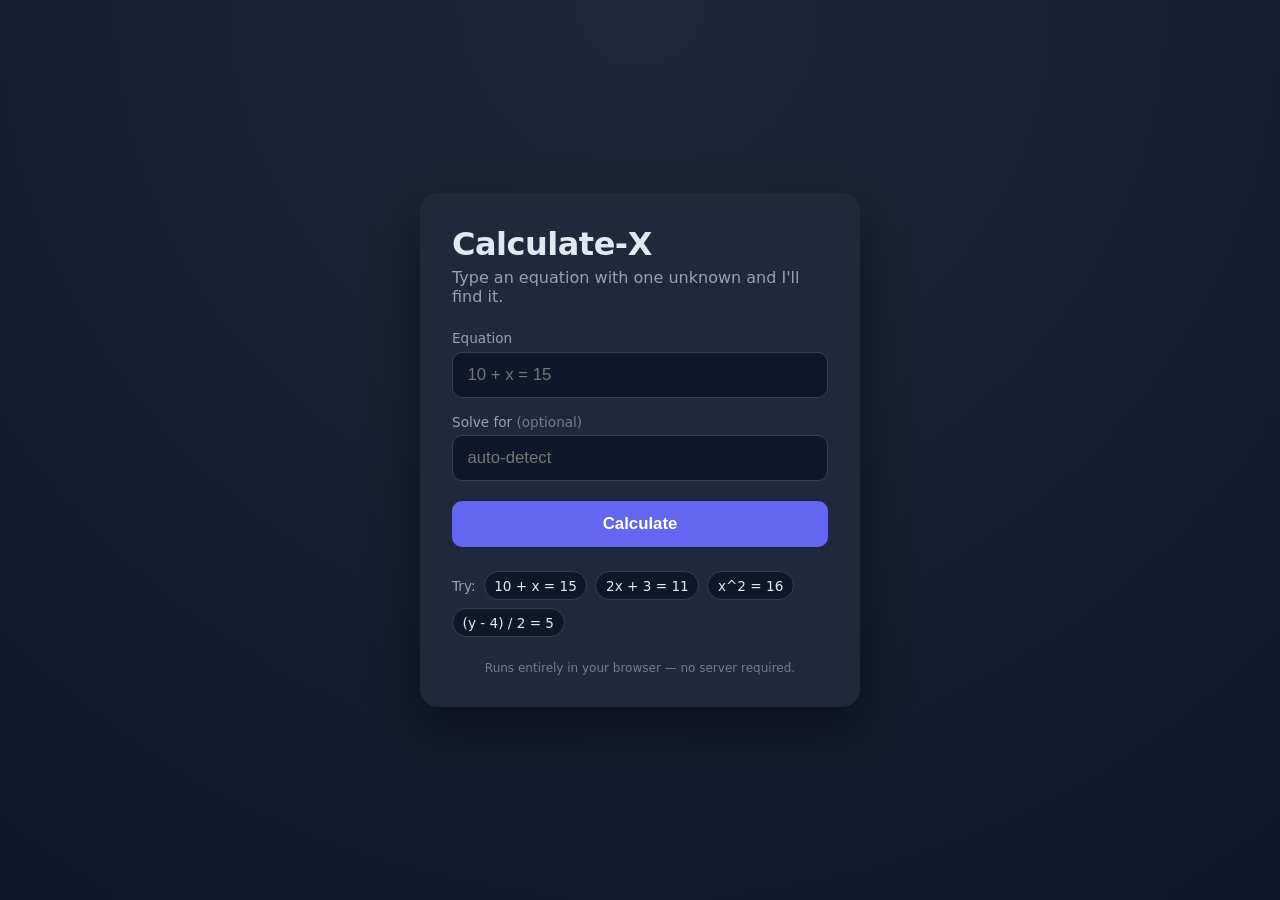
==== index.html @ 4fce8353 "Rewrite Calculate-X as a backend-free static app Port the equation solver to run entirely in the bro" ====
<!DOCTYPE html>
<html lang="en">
<head>
  <meta charset="UTF-8" />
  <meta name="viewport" content="width=device-width, initial-scale=1.0" />
  <title>Calculate-X — Solve for the missing variable</title>
  <link rel="stylesheet" href="static/style.css" />
</head>
<body>
  <main class="card">
    <h1>Calculate&#8209;X</h1>
    <p class="tagline">Type an equation with one unknown and I'll find it.</p>

    <form id="solver-form" autocomplete="off">
      <label class="field">
        <span>Equation</span>
        <input
          id="equation"
          name="equation"
          type="text"
          placeholder="10 + x = 15"
          aria-label="Equation"
          required
        />
      </label>

      <label class="field optional">
        <span>Solve for <em>(optional)</em></span>
        <input
          id="variable"
          name="variable"
          type="text"
          placeholder="auto-detect"
          aria-label="Variable to solve for"
          maxlength="20"
        />
      </label>

      <button type="submit">Calculate</button>
    </form>

    <div id="result" class="result hidden" role="status" aria-live="polite"></div>

    <section class="examples">
      <span>Try:</span>
      <button class="chip" type="button">10 + x = 15</button>
      <button class="chip" type="button">2x + 3 = 11</button>
      <button class="chip" type="button">x^2 = 16</button>
      <button class="chip" type="button">(y - 4) / 2 = 5</button>
    </section>

    <p class="footnote">Runs entirely in your browser — no server required.</p>
  </main>

  <!-- All client-side: nerdamer does the symbolic math, then our solver + UI. -->
  <script src="static/vendor/nerdamer.all.min.js"></script>
  <script src="static/solver.js"></script>
  <script src="static/app.js"></script>
</body>
</html>
---- static/style.css ----
:root {
  --bg: #0f172a;
  --card: #1e293b;
  --accent: #6366f1;
  --accent-hover: #818cf8;
  --text: #e2e8f0;
  --muted: #94a3b8;
  --ok: #34d399;
  --err: #f87171;
}

* {
  box-sizing: border-box;
}

body {
  margin: 0;
  min-height: 100vh;
  display: flex;
  align-items: center;
  justify-content: center;
  padding: 1.5rem;
  font-family: "Segoe UI", system-ui, -apple-system, sans-serif;
  background: radial-gradient(circle at top, #1e293b, var(--bg));
  color: var(--text);
}

.card {
  width: 100%;
  max-width: 440px;
  background: var(--card);
  padding: 2rem;
  border-radius: 18px;
  box-shadow: 0 20px 50px rgba(0, 0, 0, 0.45);
}

h1 {
  margin: 0;
  font-size: 2rem;
  letter-spacing: -0.5px;
}

.tagline {
  margin: 0.35rem 0 1.5rem;
  color: var(--muted);
}

.field {
  display: block;
  margin-bottom: 1rem;
}

.field > span {
  display: block;
  margin-bottom: 0.35rem;
  font-size: 0.85rem;
  color: var(--muted);
}

.field em {
  font-style: normal;
  opacity: 0.7;
}

input {
  width: 100%;
  padding: 0.75rem 0.9rem;
  font-size: 1.05rem;
  color: var(--text);
  background: #0f172a;
  border: 1px solid #334155;
  border-radius: 10px;
  transition: border-color 0.15s ease;
}

input:focus {
  outline: none;
  border-color: var(--accent);
}

button[type="submit"] {
  width: 100%;
  padding: 0.8rem;
  margin-top: 0.25rem;
  font-size: 1.05rem;
  font-weight: 600;
  color: white;
  background: var(--accent);
  border: none;
  border-radius: 10px;
  cursor: pointer;
  transition: background 0.15s ease;
}

button[type="submit"]:hover {
  background: var(--accent-hover);
}

.result {
  margin-top: 1.25rem;
  padding: 1rem 1.1rem;
  border-radius: 10px;
  background: #0f172a;
  border: 1px solid #334155;
  font-size: 1.1rem;
  word-break: break-word;
}

.result.hidden {
  display: none;
}

.result.ok {
  border-color: var(--ok);
}

.result.err {
  border-color: var(--err);
  color: var(--err);
}

.result .answer {
  font-size: 1.4rem;
  font-weight: 700;
  color: var(--ok);
}

.result .answer + .answer {
  margin-top: 0.4rem;
}

.examples {
  margin-top: 1.5rem;
  display: flex;
  flex-wrap: wrap;
  gap: 0.5rem;
  align-items: center;
  font-size: 0.85rem;
  color: var(--muted);
}

.chip {
  font: inherit;
  color: var(--text);
  background: #0f172a;
  border: 1px solid #334155;
  padding: 0.35rem 0.6rem;
  border-radius: 999px;
  cursor: pointer;
  transition: border-color 0.15s ease;
}

.chip:hover {
  border-color: var(--accent);
}

.footnote {
  margin: 1.5rem 0 0;
  text-align: center;
  font-size: 0.75rem;
  color: var(--muted);
  opacity: 0.7;
}
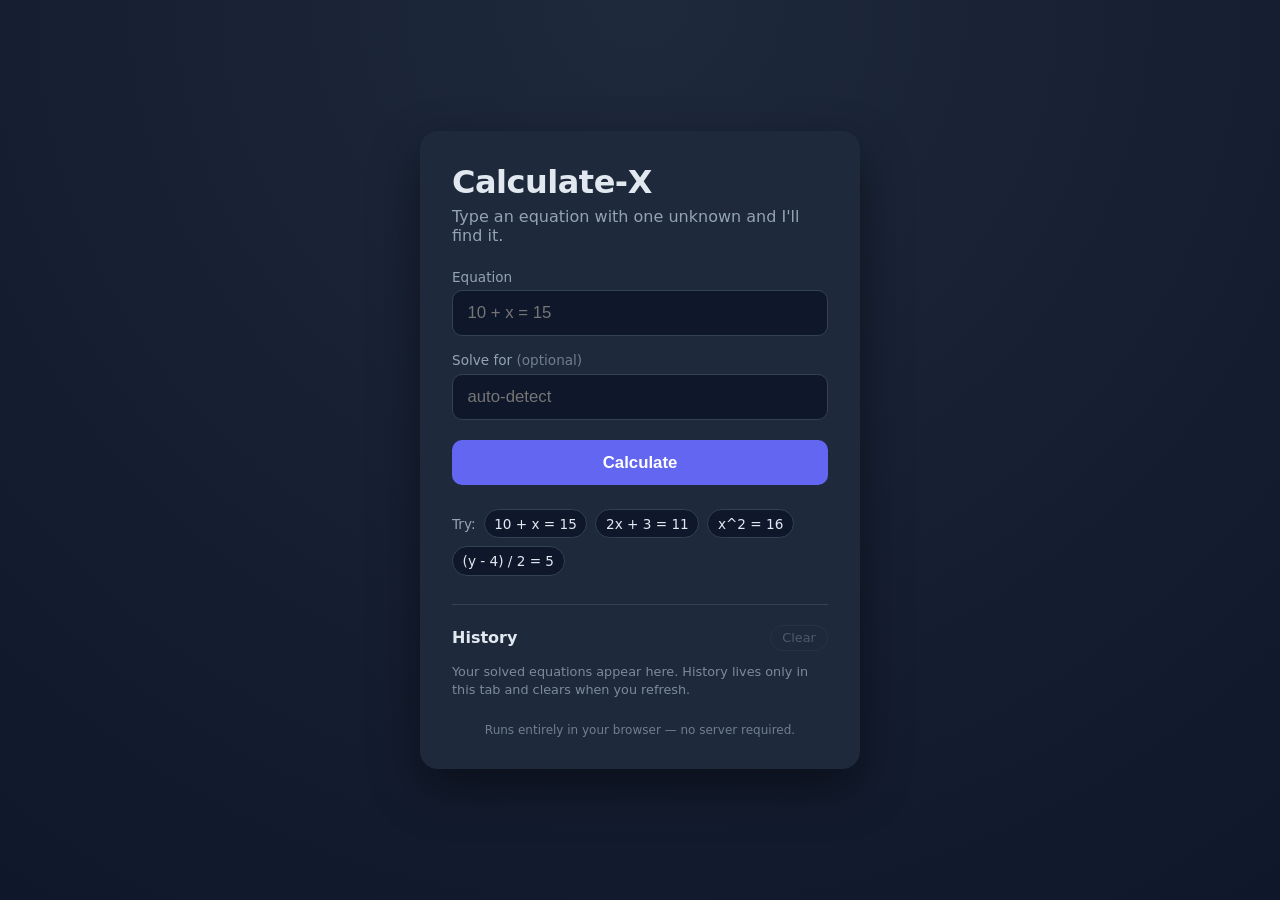
==== commit 725b3adc: "Add in-memory solve history Track every equation the user solves this session and show it below the " ====
--- a/index.html
+++ b/index.html
@@ -49,12 +49,27 @@
       <button class="chip" type="button">(y - 4) / 2 = 5</button>
     </section>
 
+    <section class="history" aria-label="Solve history">
+      <div class="history-head">
+        <h2>History</h2>
+        <button id="history-clear" type="button" class="clear-btn" disabled>
+          Clear
+        </button>
+      </div>
+      <p id="history-empty" class="history-empty">
+        Your solved equations appear here. History lives only in this tab and
+        clears when you refresh.
+      </p>
+      <ul id="history-list" class="history-list"></ul>
+    </section>
+
     <p class="footnote">Runs entirely in your browser — no server required.</p>
   </main>
 
   <!-- All client-side: nerdamer does the symbolic math, then our solver + UI. -->
   <script src="static/vendor/nerdamer.all.min.js"></script>
   <script src="static/solver.js"></script>
+  <script src="static/history.js"></script>
   <script src="static/app.js"></script>
 </body>
 </html>
--- a/static/style.css
+++ b/static/style.css
@@ -154,6 +154,142 @@
   border-color: var(--accent);
 }
 
+.history {
+  margin-top: 1.75rem;
+  border-top: 1px solid #334155;
+  padding-top: 1.25rem;
+}
+
+.history-head {
+  display: flex;
+  align-items: center;
+  justify-content: space-between;
+  margin-bottom: 0.75rem;
+}
+
+.history-head h2 {
+  margin: 0;
+  font-size: 1rem;
+  font-weight: 600;
+  color: var(--text);
+}
+
+.clear-btn {
+  font: inherit;
+  font-size: 0.8rem;
+  color: var(--muted);
+  background: transparent;
+  border: 1px solid #334155;
+  padding: 0.3rem 0.7rem;
+  border-radius: 999px;
+  cursor: pointer;
+  transition: color 0.15s ease, border-color 0.15s ease;
+}
+
+.clear-btn:hover:not(:disabled) {
+  color: var(--err);
+  border-color: var(--err);
+}
+
+.clear-btn:disabled {
+  opacity: 0.4;
+  cursor: default;
+}
+
+.history-empty {
+  margin: 0;
+  font-size: 0.8rem;
+  color: var(--muted);
+  opacity: 0.8;
+  line-height: 1.4;
+}
+
+.history-empty.hidden {
+  display: none;
+}
+
+.history-list {
+  list-style: none;
+  margin: 0;
+  padding: 0;
+  display: flex;
+  flex-direction: column;
+  gap: 0.5rem;
+  max-height: 320px;
+  overflow-y: auto;
+}
+
+.history-item {
+  display: flex;
+  align-items: stretch;
+  gap: 0.5rem;
+  background: #0f172a;
+  border: 1px solid #334155;
+  border-left-width: 3px;
+  border-radius: 10px;
+  overflow: hidden;
+}
+
+.history-item.ok {
+  border-left-color: var(--ok);
+}
+
+.history-item.err {
+  border-left-color: var(--err);
+}
+
+.history-recall {
+  flex: 1;
+  min-width: 0;
+  display: flex;
+  flex-direction: column;
+  gap: 0.15rem;
+  text-align: left;
+  font: inherit;
+  color: var(--text);
+  background: transparent;
+  border: none;
+  padding: 0.6rem 0.75rem;
+  cursor: pointer;
+}
+
+.history-recall:hover {
+  background: rgba(99, 102, 241, 0.12);
+}
+
+.history-eq {
+  font-size: 0.95rem;
+  font-weight: 600;
+  white-space: nowrap;
+  overflow: hidden;
+  text-overflow: ellipsis;
+}
+
+.history-res {
+  font-size: 0.85rem;
+  color: var(--muted);
+  white-space: nowrap;
+  overflow: hidden;
+  text-overflow: ellipsis;
+}
+
+.history-item.ok .history-res {
+  color: var(--ok);
+}
+
+.history-item.err .history-res {
+  color: var(--err);
+}
+
+.history-time {
+  flex-shrink: 0;
+  align-self: flex-start;
+  padding: 0.6rem 0.7rem 0 0;
+  font-size: 0.7rem;
+  color: var(--muted);
+  opacity: 0.7;
+}
+
 .footnote {
   margin: 1.5rem 0 0;
   text-align: center;
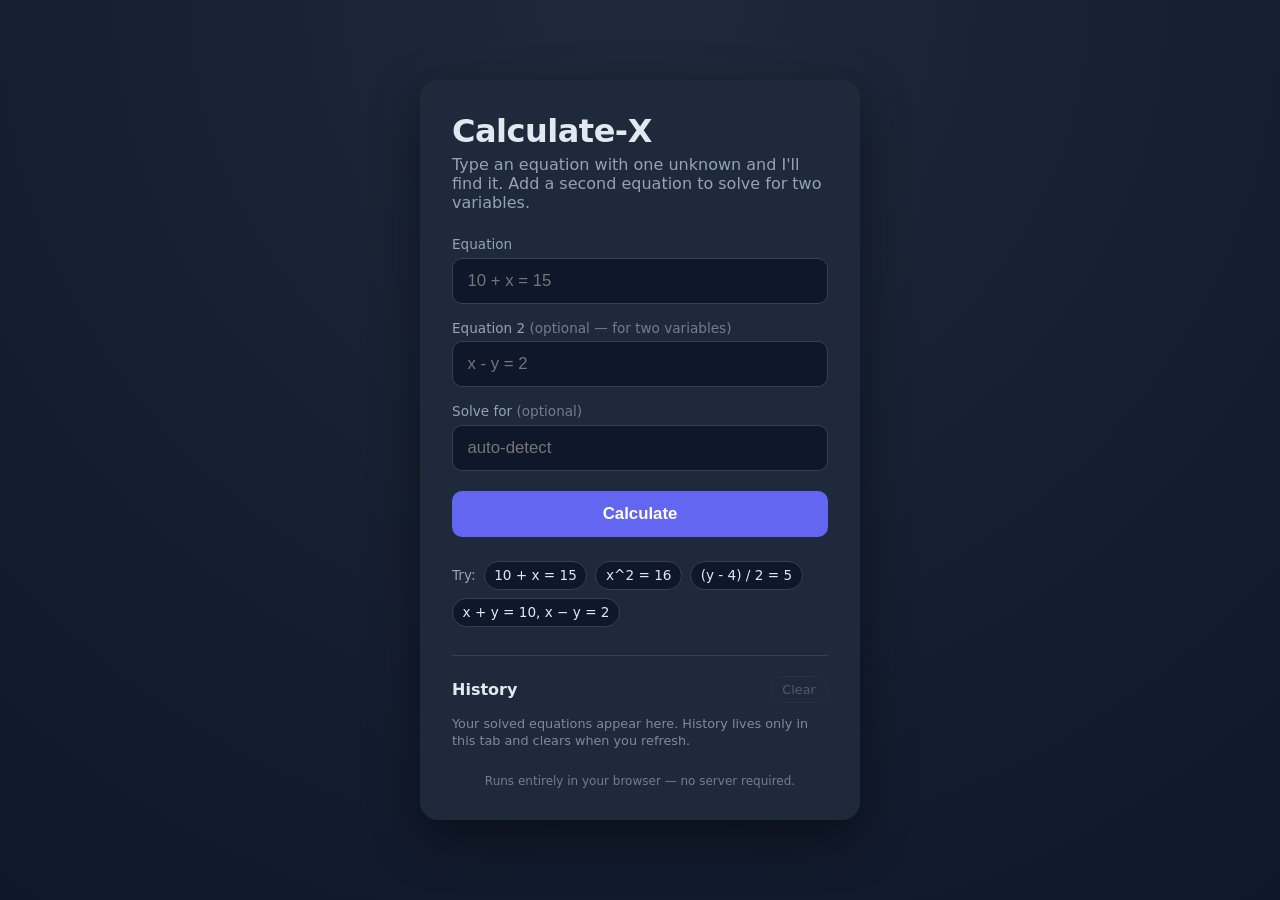
==== commit aefce08d: "Add support for a second variable Introduce an optional second-equation input. When it is filled, so" ====
--- a/index.html
+++ b/index.html
@@ -9,7 +9,10 @@
 <body>
   <main class="card">
     <h1>Calculate&#8209;X</h1>
-    <p class="tagline">Type an equation with one unknown and I'll find it.</p>
+    <p class="tagline">
+      Type an equation with one unknown and I'll find it. Add a second
+      equation to solve for two variables.
+    </p>
 
     <form id="solver-form" autocomplete="off">
       <label class="field">
@@ -21,6 +24,17 @@
           placeholder="10 + x = 15"
           aria-label="Equation"
           required
+        />
+      </label>
+
+      <label class="field optional">
+        <span>Equation 2 <em>(optional — for two variables)</em></span>
+        <input
+          id="equation2"
+          name="equation2"
+          type="text"
+          placeholder="x - y = 2"
+          aria-label="Second equation"
         />
       </label>
 
@@ -44,9 +58,16 @@
     <section class="examples">
       <span>Try:</span>
       <button class="chip" type="button">10 + x = 15</button>
-      <button class="chip" type="button">2x + 3 = 11</button>
       <button class="chip" type="button">x^2 = 16</button>
       <button class="chip" type="button">(y - 4) / 2 = 5</button>
+      <button
+        class="chip"
+        type="button"
+        data-eq1="x + y = 10"
+        data-eq2="x - y = 2"
+      >
+        x + y = 10, x &minus; y = 2
+      </button>
     </section>
 
     <section class="history" aria-label="Solve history">
--- a/static/style.css
+++ b/static/style.css
@@ -228,6 +228,11 @@
   border-left-width: 3px;
   border-radius: 10px;
   overflow: hidden;
+  /* Keep each record at its natural height. Without this, flex items in the
+     scrollable column shrink to fit once the list gets long, making older
+     records progressively smaller and harder to read; instead the list
+     should scroll. */
+  flex-shrink: 0;
 }
 
 .history-item.ok {
